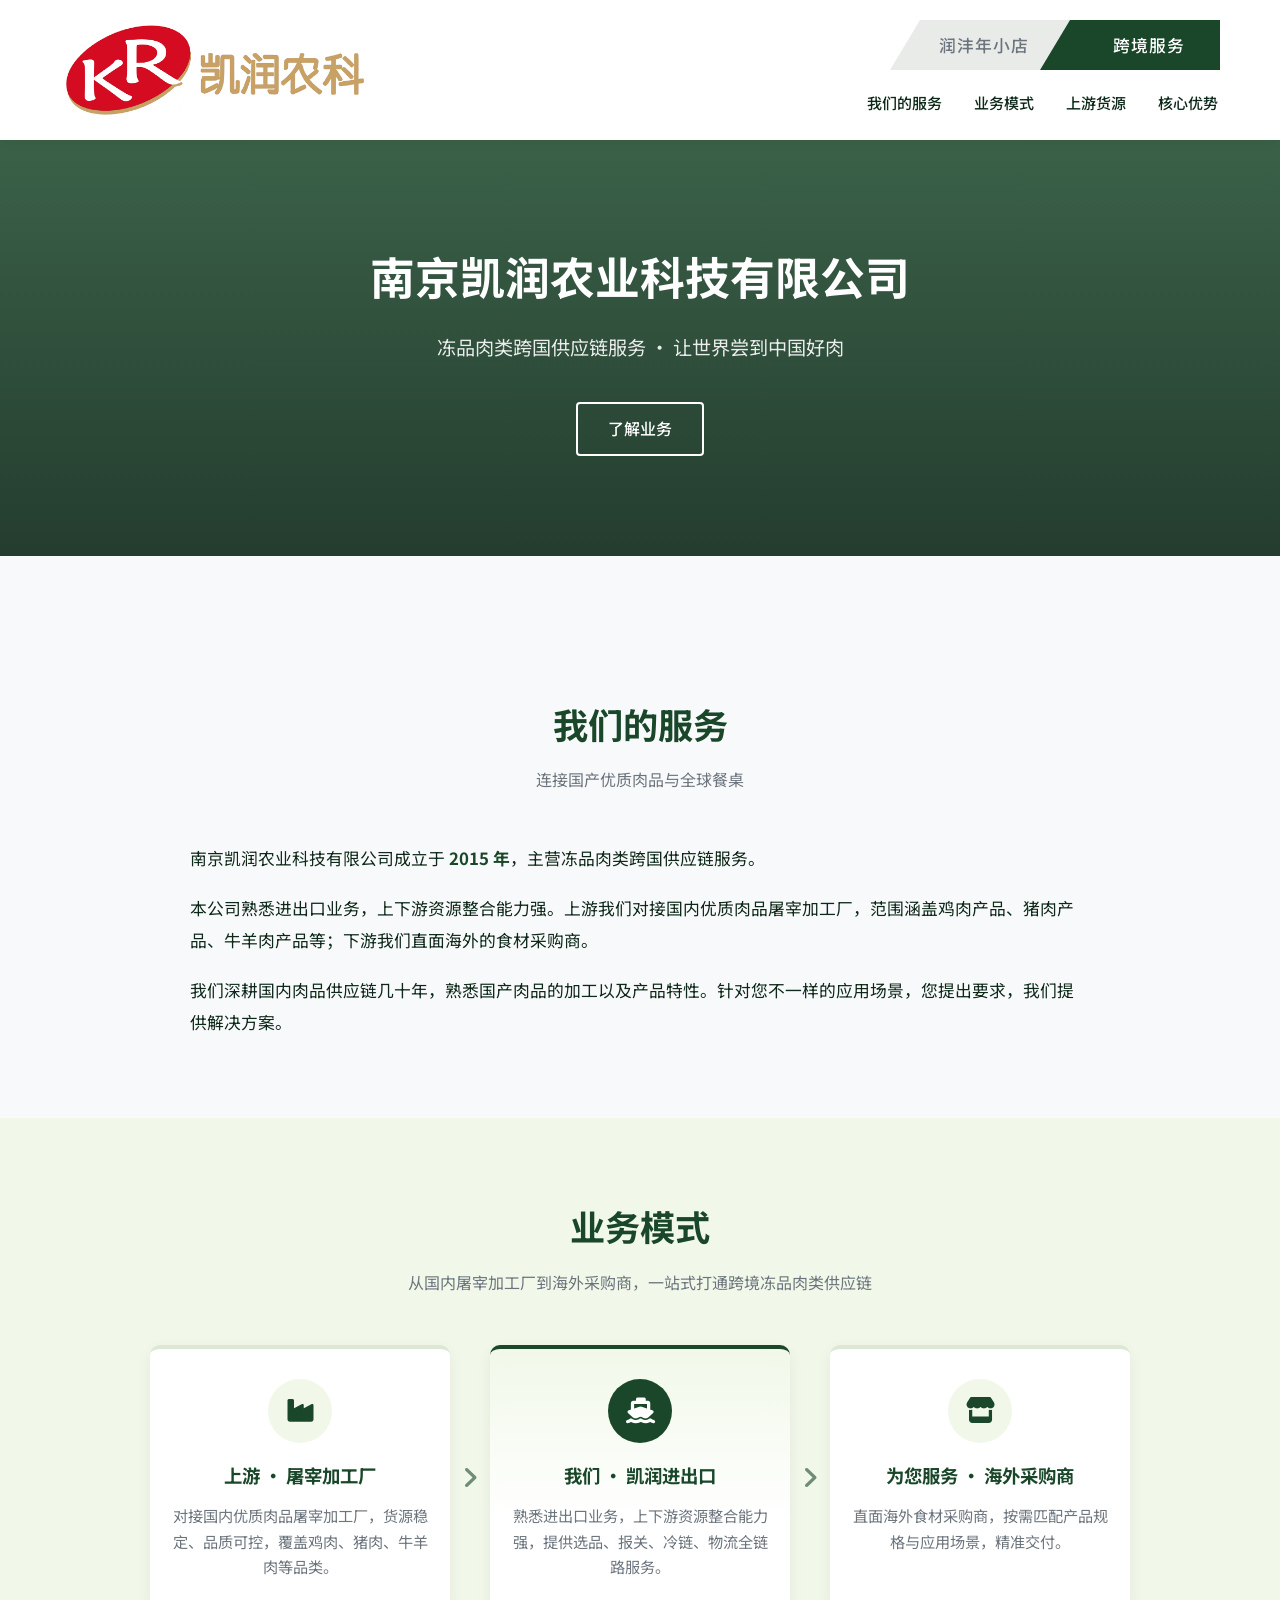
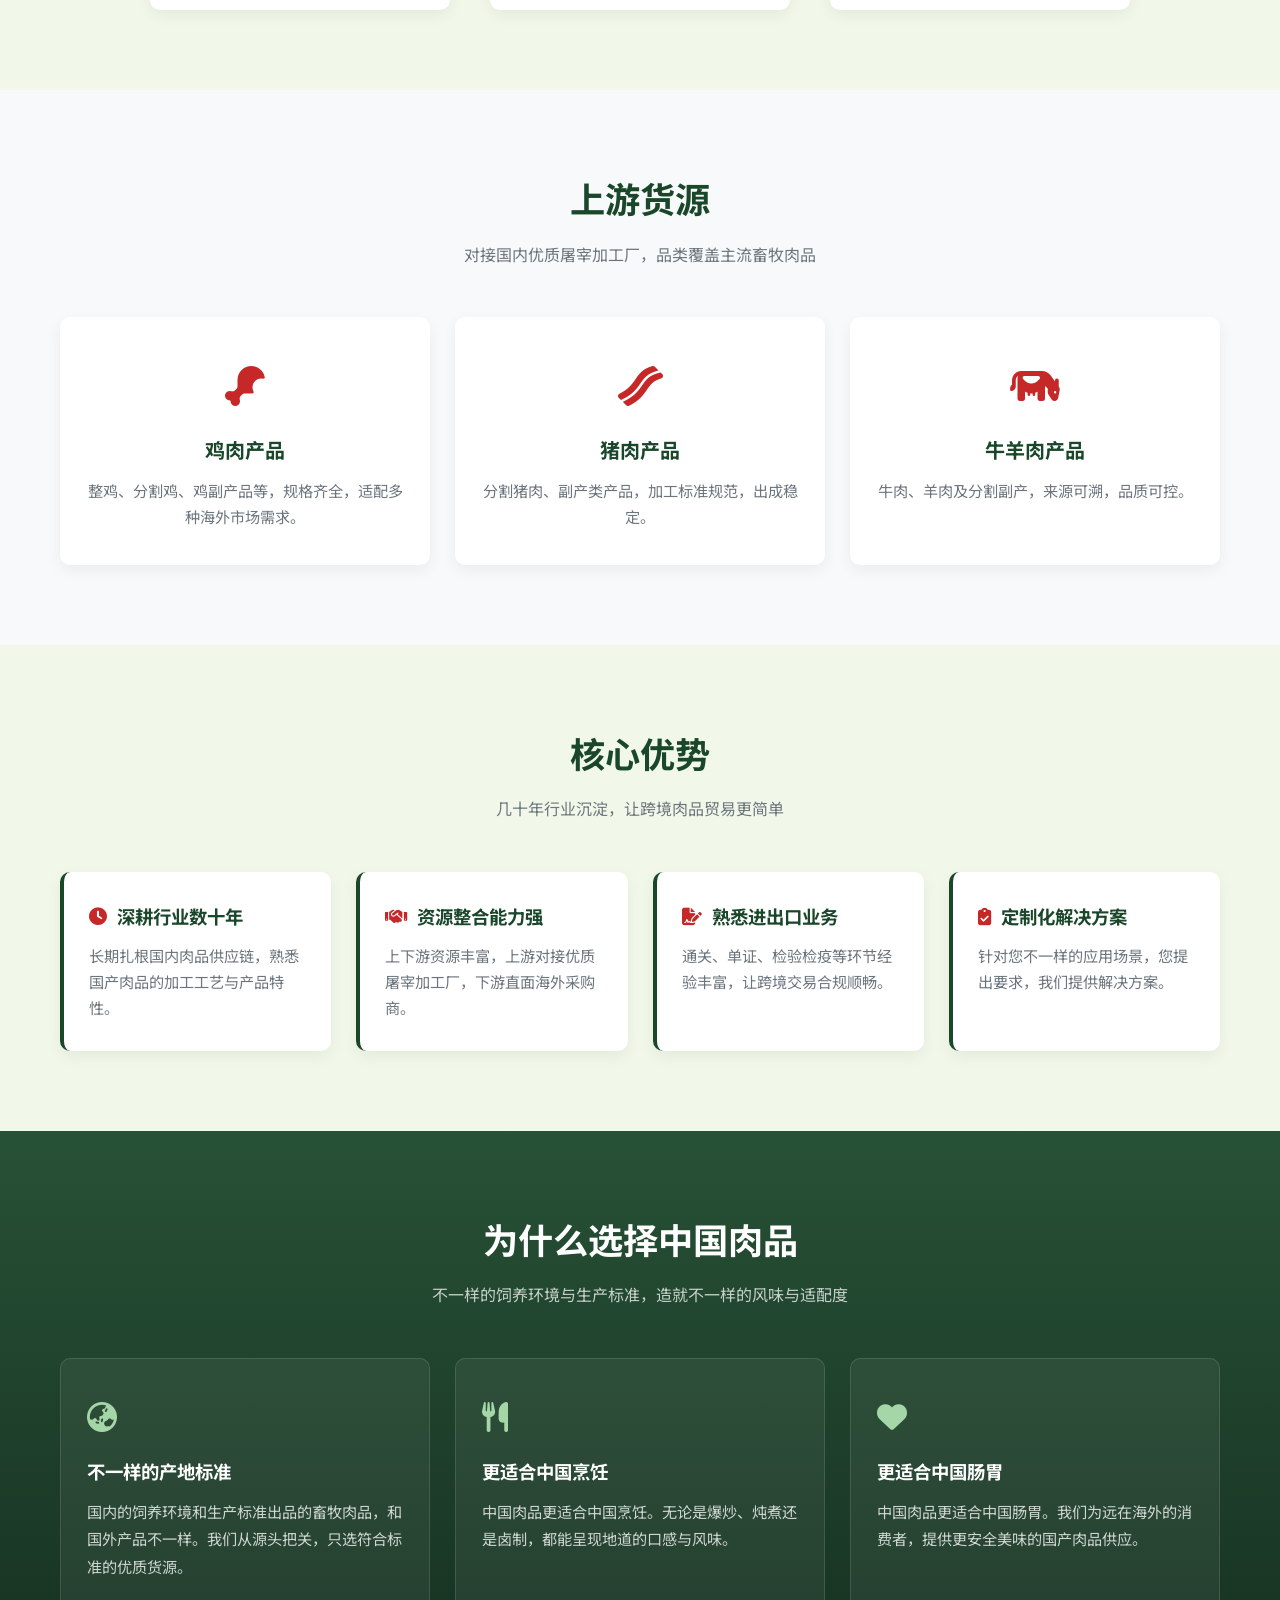
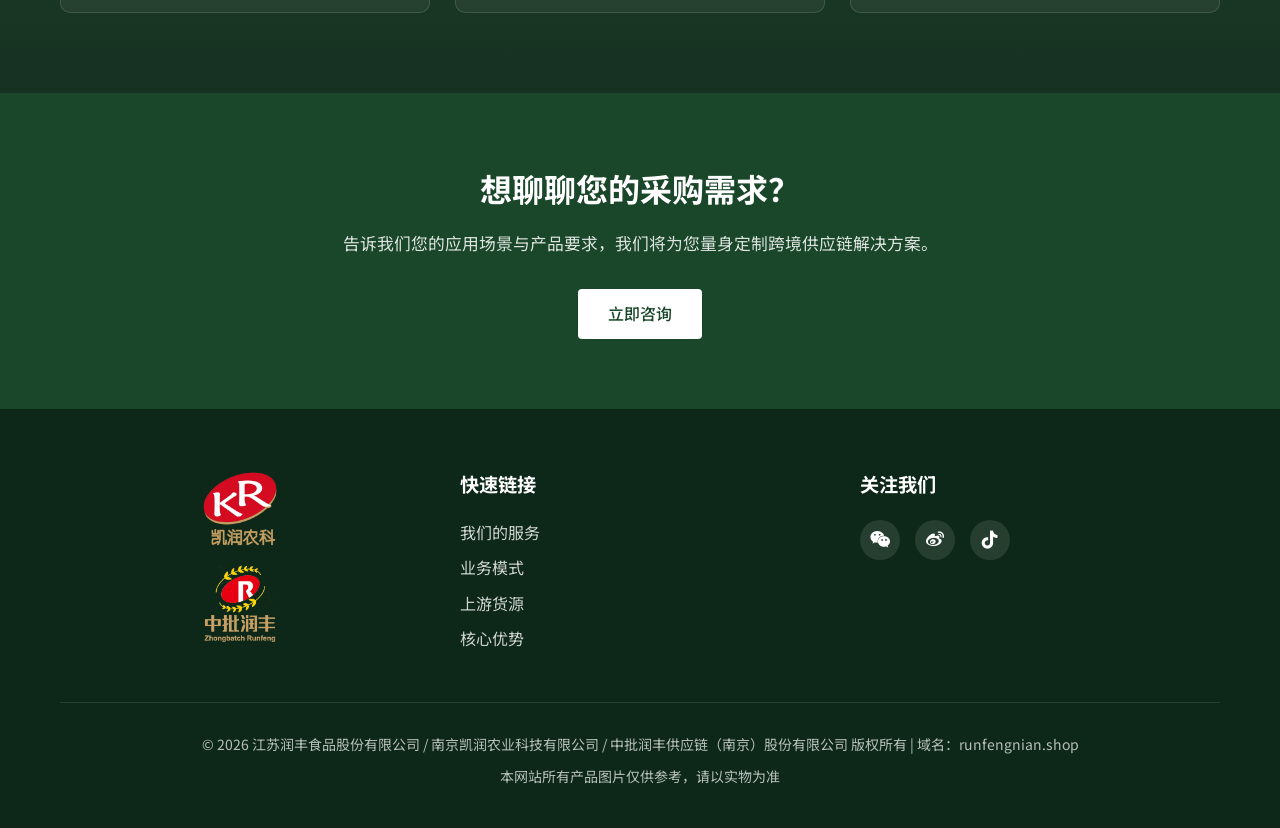
==== index.html @ 1d442922 "上传网站文件" ====
﻿<!DOCTYPE html>
<html lang="zh-CN">
<head>
    <meta charset="UTF-8">
    <meta name="viewport" content="width=device-width, initial-scale=1.0">
    <title>跨境供应链服务 - 南京凯润农业科技有限公司</title>
    <link rel="stylesheet" href="css/style.css">
    <link rel="stylesheet" href="https://cdnjs.cloudflare.com/ajax/libs/font-awesome/6.4.0/css/all.min.css">
    <link rel="preconnect" href="https://fonts.googleapis.com">
    <link rel="preconnect" href="https://fonts.gstatic.com" crossorigin>
    <link href="https://fonts.googleapis.com/css2?family=Noto+Sans+SC:wght@300;400;500;700&display=swap" rel="stylesheet">
    <link rel="icon" type="image/x-icon" href="favicon.ico">
</head>
<body>

    <!-- ========== 顶部导航 ========== -->
    <header class="header">
        <div class="header-inner">
            <!-- Logo：跨越上下两行导航 -->
            <a href="index.html" class="logo">
                <img src="images/kairun-lay.png" alt="南京凯润">
            </a>

            <!-- 汉堡按钮（仅移动端显示） -->
            <button class="mobile-menu-btn" aria-label="打开菜单">
                <i class="fas fa-bars"></i>
            </button>

            <!-- 导航容器：靠右，两行布局 -->
            <nav class="nav-wrapper">
                <!-- 上层：页面切换标签 -->
                <div class="top-nav">
                    <a href="product.html" class="top-nav-item">润沣年小店</a>
                    <a href="index.html" class="top-nav-item active">跨境服务</a>
                </div>
                <!-- 下层：页内锚点 -->
                <div class="sub-nav">
                    <ul class="nav-list">
                        <li><a href="#service">我们的服务</a></li>
                        <li><a href="#model">业务模式</a></li>
                        <li><a href="#source">上游货源</a></li>
                        <li><a href="#advantage">核心优势</a></li>
                    </ul>
                </div>
            </nav>
        </div>
    </header>

    <main class="main-content">

        <!-- ========== 首屏 ========== -->
        <section class="hero-section" id="home">
            <div class="container">
                <h1 class="hero-title">南京凯润农业科技有限公司</h1>
                <p class="hero-subtitle">冻品肉类跨国供应链服务 · 让世界尝到中国好肉</p>
                <div class="hero-cta">
                    <a href="#service" class="btn btn-outline">了解业务</a>
                </div>
            </div>
        </section>

        <!-- ========== 我们的服务 ========== -->
        <section class="page-section" id="service">
            <div class="container">
                <h2 class="section-title">我们的服务</h2>
                <p class="section-subtitle">连接国产优质肉品与全球餐桌</p>
                <div style="max-width: 900px; margin: 0 auto;">
                    <p style="font-size:1.05rem; line-height:1.9; color:var(--dark-color); margin-bottom:18px;">
                        南京凯润农业科技有限公司成立于 <strong style="color:var(--primary-color);">2015 年</strong>，主营冻品肉类跨国供应链服务。
                    </p>
                    <p style="font-size:1.05rem; line-height:1.9; color:var(--dark-color); margin-bottom:18px;">
                        本公司熟悉进出口业务，上下游资源整合能力强。上游我们对接国内优质肉品屠宰加工厂，范围涵盖鸡肉产品、猪肉产品、牛羊肉产品等；下游我们直面海外的食材采购商。
                    </p>
                    <p style="font-size:1.05rem; line-height:1.9; color:var(--dark-color);">
                        我们深耕国内肉品供应链几十年，熟悉国产肉品的加工以及产品特性。针对您不一样的应用场景，您提出要求，我们提供解决方案。
                    </p>
                </div>
            </div>
        </section>

        <!-- ========== 业务模式 ========== -->
        <section class="page-section alt-bg" id="model">
            <div class="container">
                <h2 class="section-title">业务模式</h2>
                <p class="section-subtitle">从国内屠宰加工厂到海外采购商，一站式打通跨境冻品肉类供应链</p>
                <div class="flow-grid">
                    <div class="flow-item">
                        <div class="flow-icon"><i class="fas fa-industry"></i></div>
                        <h3>上游 · 屠宰加工厂</h3>
                        <p>对接国内优质肉品屠宰加工厂，货源稳定、品质可控，覆盖鸡肉、猪肉、牛羊肉等品类。</p>
                    </div>
                    <div class="flow-arrow"><i class="fas fa-angle-right"></i></div>
                    <div class="flow-item flow-item-center">
                        <div class="flow-icon"><i class="fas fa-ship"></i></div>
                        <h3>我们 · 凯润进出口</h3>
                        <p>熟悉进出口业务，上下游资源整合能力强，提供选品、报关、冷链、物流全链路服务。</p>
                    </div>
                    <div class="flow-arrow"><i class="fas fa-angle-right"></i></div>
                    <div class="flow-item">
                        <div class="flow-icon"><i class="fas fa-store"></i></div>
                        <h3>为您服务 · 海外采购商</h3>
                        <p>直面海外食材采购商，按需匹配产品规格与应用场景，精准交付。</p>
                    </div>
                </div>
            </div>
        </section>

        <!-- ========== 上游货源 ========== -->
        <section class="page-section" id="source">
            <div class="container">
                <h2 class="section-title">上游货源</h2>
                <p class="section-subtitle">对接国内优质屠宰加工厂，品类覆盖主流畜牧肉品</p>
                <div class="range-grid">
                    <div class="range-card">
                        <div class="range-icon"><i class="fas fa-drumstick-bite"></i></div>
                        <h3>鸡肉产品</h3>
                        <p>整鸡、分割鸡、鸡副产品等，规格齐全，适配多种海外市场需求。</p>
                    </div>
                    <div class="range-card">
                        <div class="range-icon"><i class="fas fa-bacon"></i></div>
                        <h3>猪肉产品</h3>
                        <p>分割猪肉、副产类产品，加工标准规范，出成稳定。</p>
                    </div>
                    <div class="range-card">
                        <div class="range-icon"><i class="fas fa-cow"></i></div>
                        <h3>牛羊肉产品</h3>
                        <p>牛肉、羊肉及分割副产，来源可溯，品质可控。</p>
                    </div>
                </div>
            </div>
        </section>

        <!-- ========== 核心优势 ========== -->
        <section class="page-section alt-bg" id="advantage">
            <div class="container">
                <h2 class="section-title">核心优势</h2>
                <p class="section-subtitle">几十年行业沉淀，让跨境肉品贸易更简单</p>
                <div class="advantage-grid">
                    <div class="advantage-card">
                        <h3><i class="fas fa-clock"></i> 深耕行业数十年</h3>
                        <p>长期扎根国内肉品供应链，熟悉国产肉品的加工工艺与产品特性。</p>
                    </div>
                    <div class="advantage-card">
                        <h3><i class="fas fa-handshake"></i> 资源整合能力强</h3>
                        <p>上下游资源丰富，上游对接优质屠宰加工厂，下游直面海外采购商。</p>
                    </div>
                    <div class="advantage-card">
                        <h3><i class="fas fa-file-signature"></i> 熟悉进出口业务</h3>
                        <p>通关、单证、检验检疫等环节经验丰富，让跨境交易合规顺畅。</p>
                    </div>
                    <div class="advantage-card">
                        <h3><i class="fas fa-clipboard-check"></i> 定制化解决方案</h3>
                        <p>针对您不一样的应用场景，您提出要求，我们提供解决方案。</p>
                    </div>
                </div>
            </div>
        </section>

        <!-- ========== 为什么选择中国肉品 ========== -->
        <section class="reason-section">
            <div class="container">
                <h2 class="section-title">为什么选择中国肉品</h2>
                <p class="section-subtitle">不一样的饲养环境与生产标准，造就不一样的风味与适配度</p>
                <div class="reason-grid">
                    <div class="reason-card">
                        <div class="reason-icon"><i class="fas fa-globe-asia"></i></div>
                        <h3>不一样的产地标准</h3>
                        <p>国内的饲养环境和生产标准出品的畜牧肉品，和国外产品不一样。我们从源头把关，只选符合标准的优质货源。</p>
                    </div>
                    <div class="reason-card">
                        <div class="reason-icon"><i class="fas fa-utensils"></i></div>
                        <h3>更适合中国烹饪</h3>
                        <p>中国肉品更适合中国烹饪。无论是爆炒、炖煮还是卤制，都能呈现地道的口感与风味。</p>
                    </div>
                    <div class="reason-card">
                        <div class="reason-icon"><i class="fas fa-heart"></i></div>
                        <h3>更适合中国肠胃</h3>
                        <p>中国肉品更适合中国肠胃。我们为远在海外的消费者，提供更安全美味的国产肉品供应。</p>
                    </div>
                </div>
            </div>
        </section>

        <!-- ========== 行动区 ========== -->
        <section class="cta-section">
            <div class="container">
                <h2>想聊聊您的采购需求？</h2>
                <p>告诉我们您的应用场景与产品要求，我们将为您量身定制跨境供应链解决方案。</p>
                <a href="product.html#contact" class="btn">立即咨询</a>
            </div>
        </section>

    </main>

    <!-- ========== 页脚 ========== -->
    <footer class="footer">
        <div class="container">
            <div class="footer-content">
                <div class="footer-logo">
                    <div class="logo-rectangle">
                        <img src="images/kairun-large.png" alt="南京凯润">
                    </div>
                    <div class="logo-rectangle">
                        <img src="images/ZPRF-large.png" alt="中批润丰">
                    </div>
                </div>
                <div class="footer-links">
                    <h4>快速链接</h4>
                    <ul>
                        <li><a href="#service">我们的服务</a></li>
                        <li><a href="#model">业务模式</a></li>
                        <li><a href="#source">上游货源</a></li>
                        <li><a href="#advantage">核心优势</a></li>
                    </ul>
                </div>
                <div class="footer-social">
                    <h4>关注我们</h4>
                    <div class="social-icons">
                        <a href="#"><i class="fab fa-weixin"></i></a>
                        <a href="#"><i class="fab fa-weibo"></i></a>
                        <a href="#"><i class="fab fa-tiktok"></i></a>
                    </div>
                </div>
            </div>
            <div class="footer-bottom">
                <p>&copy; 2026 江苏润丰食品股份有限公司 / 南京凯润农业科技有限公司 / 中批润丰供应链（南京）股份有限公司 版权所有 | 域名：runfengnian.shop</p>
                <p>本网站所有产品图片仅供参考，请以实物为准</p>
            </div>
        </div>
    </footer>

    <script src="js/script.js"></script>
</body>
</html>
---- css/style.css ----
﻿/* ========== 基础重置 ========== */
* {
    margin: 0;
    padding: 0;
    box-sizing: border-box;
}

html {
    scroll-behavior: smooth;
}

body {
    font-family: 'Noto Sans SC', sans-serif;
    line-height: 1.6;
    color: #333;
    background-color: #f8f9fa;
}

img {
    max-width: 100%;
    display: block;
}

.container {
    width: 100%;
    max-width: 1200px;
    margin: 0 auto;
    padding: 0 20px;
}

/* ========== 颜色变量 ========== */
:root {
    --primary-color: #1a472a;   /* 墨绿色 */
    --secondary-color: #c62828; /* 红色 */
    --light-color: #f1f8e9;
    --dark-color: #0d2818;
    --gray-color: #6c757d;
    --white-color: #ffffff;
}

/* ========== 顶部导航（Logo 跨双行 + 导航靠右） ========== */
.header {
    position: sticky;
    top: 0;
    z-index: 1000;
    background-color: var(--white-color);
    box-shadow: 0 2px 12px rgba(0, 0, 0, 0.08);
}

.header-inner {
    max-width: 1200px;
    margin: 0 auto;
    padding: 0 20px;
    display: flex;
    align-items: center;
    justify-content: space-between;
    gap: 30px;
    position: relative;
    min-height: 130px;
}

/* --- Logo：跨越两行导航的高度，透明底色 --- */
.logo {
    display: flex;
    align-items: center;
    flex-shrink: 0;
    padding: 10px 0;
    text-decoration: none;
}

.logo img {
    height: 100px;
    width: auto;
    background-color: transparent;
    padding: 0;
    transition: height 0.3s ease;
}

/* --- 导航容器：靠右，纵向排列上下两行 --- */
.nav-wrapper {
    flex: 1;
    display: flex;
    flex-direction: column;
    align-items: flex-end;
    gap: 16px;
    padding: 20px 0;
}

/* ============================================================
   上层：刀片形直角梯形标签
   ============================================================ */
.top-nav {
    display: flex;
    gap: 0;
}

.top-nav-item {
    display: inline-flex;
    align-items: center;
    justify-content: center;
    width: 180px;
    height: 50px;
    font-size: 1.05rem;
    font-weight: 500;
    letter-spacing: 1px;
    color: var(--gray-color);
    text-decoration: none;
    white-space: nowrap;
    background-color: #e8ebe8;
    transition: background-color 0.3s ease, color 0.3s ease;
    -webkit-font-smoothing: antialiased;
}

/* 快销产品（左）：平行四边形 */
.top-nav-item:first-child {
    clip-path: polygon(30px 0, 100% 0, calc(100% - 30px) 100%, 0 100%);
    padding-left: 8px;
}

/* 跨境服务（右）：直角梯形，与左侧标签无缝拼接 */
.top-nav-item:last-child {
    clip-path: polygon(30px 0, 100% 0, 100% 100%, 0 100%);
    margin-left: -30px;
    padding-left: 38px;
}

.top-nav-item:hover {
    color: var(--primary-color);
    background-color: #d5ddd3;
}

.top-nav-item.active {
    color: #fff;
    background-color: var(--primary-color);
}

/* --- 下层：页内锚点导航 --- */
.sub-nav {
    display: flex;
    justify-content: flex-end;
}

.nav-list {
    display: flex;
    gap: 28px;
    list-style: none;
    padding: 0;
    margin: 0;
}

.nav-list a {
    display: inline-block;
    color: var(--dark-color);
    font-size: 15px;
    font-weight: 500;
    text-decoration: none;
    padding: 5px 2px;
    position: relative;
    transition: color 0.3s;
}

.nav-list a::after {
    content: '';
    position: absolute;
    bottom: 0;
    left: 50%;
    width: 0;
    height: 2px;
    background-color: var(--primary-color);
    transition: all 0.3s ease;
    transform: translateX(-50%);
}

.nav-list a:hover {
    color: var(--primary-color);
}

.nav-list a:hover::after {
    width: 100%;
}

/* --- 移动端汉堡按钮 --- */
.mobile-menu-btn {
    display: none;
    background: none;
    border: 2px solid var(--primary-color);
    color: var(--primary-color);
    font-size: 20px;
    width: 44px;
    height: 44px;
    border-radius: 8px;
    cursor: pointer;
    align-items: center;
    justify-content: center;
    transition: all 0.3s;
    flex-shrink: 0;
}

.mobile-menu-btn:hover {
    background-color: var(--primary-color);
    color: #fff;
}

/* ========== 按钮 ========== */
.btn {
    display: inline-block;
    padding: 12px 30px;
    background-color: var(--primary-color);
    color: #fff;
    border: none;
    border-radius: 4px;
    font-size: 16px;
    font-weight: 500;
    cursor: pointer;
    text-decoration: none;
    transition: all 0.3s ease;
    font-family: inherit;
}

.btn:hover {
    background-color: var(--dark-color);
    transform: translateY(-2px);
}

.btn-outline {
    background-color: transparent;
    border: 2px solid #fff;
    color: #fff;
}

.btn-outline:hover {
    background-color: #fff;
    color: var(--primary-color);
}

/* ========== 首屏标语 ========== */
.hero-section {
    background: linear-gradient(rgba(26, 71, 42, 0.85), rgba(13, 40, 24, 0.9));
    background-size: cover;
    background-position: center;
    color: #fff;
    padding: 100px 0;
    text-align: center;
    margin-bottom: 60px;
}

.hero-title {
    font-size: 2.8rem;
    margin-bottom: 20px;
    font-weight: 700;
}

.hero-subtitle {
    font-size: 1.2rem;
    margin-bottom: 40px;
    opacity: 0.9;
    max-width: 600px;
    margin-left: auto;
    margin-right: auto;
}

.hero-cta {
    display: flex;
    gap: 20px;
    justify-content: center;
    flex-wrap: wrap;
}

/* ========== 通用板块 ========== */
.section-title {
    text-align: center;
    font-size: 2.2rem;
    color: var(--primary-color);
    margin-bottom: 15px;
    font-weight: 700;
}

.section-subtitle {
    text-align: center;
    color: var(--gray-color);
    margin-bottom: 50px;
    max-width: 700px;
    margin-left: auto;
    margin-right: auto;
}

.page-section {
    padding: 80px 0;
}

.page-section.alt-bg {
    background-color: var(--light-color);
}

/* ========== 产品展示（快销产品页） ========== */
.products-section {
    padding-bottom: 80px;
}

.products-grid {
    display: grid;
    grid-template-columns: repeat(auto-fit, minmax(350px, 1fr));
    gap: 40px;
}

.product-card {
    background-color: var(--white-color);
    border-radius: 10px;
    overflow: hidden;
    box-shadow: 0 5px 15px rgba(0, 0, 0, 0.08);
    transition: transform 0.3s ease;
}

.product-card:hover {
    transform: translateY(-10px);
}

/* 图片区域：正方形（高度 = 宽度） */
.product-img {
    position: relative;
    width: 100%;
    aspect-ratio: 1 / 1; /* 高度等于宽度 */
    overflow: hidden;
    background-color: #f4f6f4;
}

.product-image {
    width: 100%;
    height: 100%;
    object-fit: cover;
    display: block;
}

.product-label {
    position: absolute;
    top: 20px;
    right: 0;
    background-color: var(--secondary-color);
    color: #fff;
    padding: 8px 15px;
    font-weight: 500;
    border-radius: 4px 0 0 4px;
}

.product-content {
    padding: 25px;
}

.product-title {
    font-size: 1.8rem;
    color: var(--primary-color);
    margin-bottom: 15px;
}

.product-spec {
    display: flex;
    align-items: center;
    margin-bottom: 20px;
    padding-bottom: 15px;
    border-bottom: 1px solid #eee;
}

.spec-label {
    font-weight: 600;
    color: var(--dark-color);
}

.spec-value {
    color: var(--gray-color);
    margin-left: 5px;
}

.product-features h4,
.product-process h4 {
    color: var(--primary-color);
    margin-bottom: 10px;
    font-size: 1.1rem;
}

.product-features ul {
    list-style: none;
    margin-bottom: 20px;
}

.product-features li {
    padding: 5px 0;
    color: var(--gray-color);
    position: relative;
    padding-left: 20px;
}

.product-features li::before {
    content: '✓';
    position: absolute;
    left: 0;
    color: var(--primary-color);
    font-weight: bold;
}

.product-process p {
    color: var(--gray-color);
    margin-bottom: 20px;
}

.product-tags {
    display: flex;
    flex-wrap: wrap;
    gap: 10px;
}

.tag {
    background-color: var(--light-color);
    color: var(--primary-color);
    padding: 5px 12px;
    border-radius: 20px;
    font-size: 14px;
}

/* ========== 公司介绍 ========== */
.about-section {
    background-color: var(--light-color);
    padding: 80px 0;
}

.about-content {
    display: grid;
    grid-template-columns: 2fr 1fr;
    gap: 50px;
    align-items: center;
}

.about-text p {
    margin-bottom: 20px;
    color: var(--dark-color);
    font-size: 1.05rem;
    line-height: 1.8;
}

.about-image {
    display: flex;
    justify-content: center;
}

.about-logo {
    text-align: center;
}

/* Logo 长方形容器（透明底色） */
.logo-rectangle {
    width: 200px;
    height: 80px;
    margin: 0 auto 15px;
    background-color: transparent;
    padding: 0;
    display: flex;
    align-items: center;
    justify-content: center;
}

.logo-rectangle img {
    width: 100%;
    height: 100%;
    object-fit: contain;
    background-color: transparent;
}

.logo-description {
    color: var(--primary-color);
    font-size: 1.2rem;
    font-weight: 500;
}

/* ========== 烹调指导 ========== */
.cooking-section {
    padding: 80px 0;
}

.cooking-grid {
    display: grid;
    grid-template-columns: repeat(auto-fit, minmax(300px, 1fr));
    gap: 30px;
}

.cooking-card {
    background-color: var(--white-color);
    padding: 30px;
    border-radius: 10px;
    box-shadow: 0 5px 15px rgba(0, 0, 0, 0.05);
    text-align: center;
}

.cooking-icon {
    width: 70px;
    height: 70px;
    background-color: var(--light-color);
    color: var(--primary-color);
    border-radius: 50%;
    display: flex;
    align-items: center;
    justify-content: center;
    margin: 0 auto 20px;
    font-size: 30px;
}

.cooking-card h3 {
    color: var(--primary-color);
    margin-bottom: 20px;
    font-size: 1.4rem;
}

.cooking-steps,
.cooking-tips {
    text-align: left;
    list-style-position: inside;
    color: var(--gray-color);
}

.cooking-steps li,
.cooking-tips li {
    margin-bottom: 10px;
    padding-left: 10px;
}

/* ========== 联系方式 ========== */
.contact-section {
    padding: 80px 0;
    background-color: var(--light-color);
}

.contact-content {
    display: grid;
    grid-template-columns: 1fr 1fr;
    gap: 50px;
}

.contact-info {
    display: flex;
    flex-direction: column;
    gap: 25px;
}

.contact-item {
    display: flex;
    gap: 20px;
    align-items: flex-start;
}

.contact-icon {
    width: 50px;
    height: 50px;
    background-color: var(--primary-color);
    color: #fff;
    border-radius: 50%;
    display: flex;
    align-items: center;
    justify-content: center;
    font-size: 20px;
    flex-shrink: 0;
}

.contact-details h4 {
    color: var(--primary-color);
    margin-bottom: 5px;
}

.contact-details p {
    color: var(--gray-color);
}

.contact-form {
    background-color: var(--white-color);
    padding: 30px;
    border-radius: 10px;
    box-shadow: 0 5px 15px rgba(0, 0, 0, 0.08);
}

.contact-form h3 {
    color: var(--primary-color);
    margin-bottom: 25px;
    font-size: 1.5rem;
}

.form-group {
    margin-bottom: 20px;
}

.form-group input,
.form-group textarea {
    width: 100%;
    padding: 12px 15px;
    border: 1px solid #ddd;
    border-radius: 4px;
    font-family: inherit;
    font-size: 16px;
    resize: vertical;
}

.form-group input:focus,
.form-group textarea:focus {
    outline: none;
    border-color: var(--primary-color);
}

/* ========== 页脚 ========== */
.footer {
    background-color: var(--dark-color);
    color: #fff;
    padding: 60px 0 30px;
}

.footer-content {
    display: grid;
    grid-template-columns: repeat(auto-fit, minmax(250px, 1fr));
    gap: 40px;
    margin-bottom: 40px;
}

.footer-logo {
    text-align: center;
}

.footer-logo .logo-rectangle {
    width: 200px;
    height: 80px;
    margin-bottom: 15px;
    background-color: transparent;
    padding: 0;
}

.footer-logo .logo-rectangle img {
    background-color: transparent;
}

.footer-logo .logo-description {
    color: #fff;
    opacity: 0.8;
}

.footer-links h4,
.footer-social h4 {
    font-size: 1.2rem;
    margin-bottom: 20px;
    color: #fff;
}

.footer-links ul {
    list-style: none;
}

.footer-links li {
    margin-bottom: 10px;
}

.footer-links a {
    color: rgba(255, 255, 255, 0.8);
    text-decoration: none;
    transition: color 0.3s;
}

.footer-links a:hover {
    color: #fff;
}

.social-icons {
    display: flex;
    gap: 15px;
}

.social-icons a {
    display: inline-flex;
    align-items: center;
    justify-content: center;
    width: 40px;
    height: 40px;
    background-color: rgba(255, 255, 255, 0.1);
    color: #fff;
    border-radius: 50%;
    font-size: 18px;
    transition: all 0.3s;
    text-decoration: none;
}

.social-icons a:hover {
    background-color: var(--primary-color);
    transform: translateY(-3px);
}

.footer-bottom {
    text-align: center;
    padding-top: 30px;
    border-top: 1px solid rgba(255, 255, 255, 0.1);
    color: rgba(255, 255, 255, 0.7);
    font-size: 14px;
}

.footer-bottom p {
    margin-bottom: 10px;
}

/* ========== 跨境服务页 - 供应链链路 ========== */
.flow-grid {
    display: flex;
    align-items: stretch;
    justify-content: center;
    gap: 12px;
    flex-wrap: wrap;
    margin-top: 40px;
}

.flow-item {
    flex: 1 1 240px;
    max-width: 300px;
    background: var(--white-color);
    border-radius: 10px;
    padding: 30px 22px;
    box-shadow: 0 5px 15px rgba(0, 0, 0, 0.06);
    text-align: center;
    border-top: 4px solid #dce8d6;
    transition: transform 0.3s ease, box-shadow 0.3s ease;
}

.flow-item:hover {
    transform: translateY(-6px);
    box-shadow: 0 12px 25px rgba(0, 0, 0, 0.1);
}

.flow-item-center {
    border-top-color: var(--primary-color);
    background: linear-gradient(180deg, #f1f8e9 0%, #ffffff 65%);
}

.flow-icon {
    width: 64px;
    height: 64px;
    border-radius: 50%;
    background-color: var(--light-color);
    color: var(--primary-color);
    display: flex;
    align-items: center;
    justify-content: center;
    font-size: 26px;
    margin: 0 auto 18px;
}

.flow-item-center .flow-icon {
    background-color: var(--primary-color);
    color: #fff;
}

.flow-item h3 {
    color: var(--primary-color);
    font-size: 1.15rem;
    margin-bottom: 12px;
}

.flow-item p {
    color: var(--gray-color);
    font-size: 0.95rem;
    line-height: 1.7;
}

.flow-arrow {
    display: flex;
    align-items: center;
    color: var(--primary-color);
    font-size: 26px;
    opacity: 0.6;
}

/* ========== 跨境服务页 - 上游货源 ========== */
.range-grid {
    display: grid;
    grid-template-columns: repeat(auto-fit, minmax(220px, 1fr));
    gap: 25px;
    margin-top: 40px;
}

.range-card {
    background: var(--white-color);
    border-radius: 10px;
    padding: 35px 25px;
    text-align: center;
    box-shadow: 0 5px 15px rgba(0, 0, 0, 0.06);
    transition: transform 0.3s ease;
}

.range-card:hover {
    transform: translateY(-6px);
}

.range-card .range-icon {
    font-size: 40px;
    color: var(--secondary-color);
    margin-bottom: 18px;
}

.range-card h3 {
    color: var(--primary-color);
    font-size: 1.25rem;
    margin-bottom: 12px;
}

.range-card p {
    color: var(--gray-color);
    font-size: 0.95rem;
    line-height: 1.7;
}

/* ========== 跨境服务页 - 核心优势 ========== */
.advantage-grid {
    display: grid;
    grid-template-columns: repeat(auto-fit, minmax(240px, 1fr));
    gap: 25px;
    margin-top: 40px;
}

.advantage-card {
    background: var(--white-color);
    border-radius: 10px;
    padding: 30px 25px;
    box-shadow: 0 5px 15px rgba(0, 0, 0, 0.06);
    border-left: 4px solid var(--primary-color);
}

.advantage-card h3 {
    color: var(--primary-color);
    font-size: 1.15rem;
    margin-bottom: 12px;
    display: flex;
    align-items: center;
    gap: 10px;
}

.advantage-card h3 i {
    color: var(--secondary-color);
    font-size: 1.1rem;
}

.advantage-card p {
    color: var(--gray-color);
    font-size: 0.95rem;
    line-height: 1.7;
}

/* ========== 跨境服务页 - 中国肉品优势 ========== */
.reason-section {
    background: linear-gradient(rgba(26, 71, 42, 0.94), rgba(13, 40, 24, 0.96));
    color: #fff;
    padding: 80px 0;
}

.reason-section .section-title {
    color: #fff;
}

.reason-section .section-subtitle {
    color: rgba(255, 255, 255, 0.75);
}

.reason-grid {
    display: grid;
    grid-template-columns: repeat(auto-fit, minmax(260px, 1fr));
    gap: 25px;
    margin-top: 45px;
}

.reason-card {
    background: rgba(255, 255, 255, 0.06);
    border: 1px solid rgba(255, 255, 255, 0.12);
    border-radius: 10px;
    padding: 32px 26px;
    transition: background 0.3s ease, transform 0.3s ease;
}

.reason-card:hover {
    background: rgba(255, 255, 255, 0.1);
    transform: translateY(-6px);
}

.reason-card .reason-icon {
    font-size: 30px;
    color: #a5d6a7;
    margin-bottom: 18px;
}

.reason-card h3 {
    font-size: 1.15rem;
    margin-bottom: 12px;
    color: #fff;
}

.reason-card p {
    color: rgba(255, 255, 255, 0.78);
    font-size: 0.95rem;
    line-height: 1.8;
}

/* ========== 跨境服务页 - 行动区 ========== */
.cta-section {
    background-color: var(--primary-color);
    color: #fff;
    text-align: center;
    padding: 70px 0;
}

.cta-section h2 {
    font-size: 2rem;
    margin-bottom: 16px;
    font-weight: 700;
}

.cta-section p {
    font-size: 1.05rem;
    opacity: 0.85;
    margin-bottom: 32px;
    max-width: 640px;
    margin-left: auto;
    margin-right: auto;
}

.cta-section .btn {
    background-color: #fff;
    color: var(--primary-color);
}

.cta-section .btn:hover {
    background-color: var(--light-color);
    color: var(--dark-color);
}

/* ========== 响应式 ========== */
@media (max-width: 992px) {
    .hero-title {
        font-size: 2.2rem;
    }
    .about-content {
        grid-template-columns: 1fr;
        gap: 30px;
    }
    .contact-content {
        grid-template-columns: 1fr;
        gap: 30px;
    }
}

@media (max-width: 900px) {
    .flow-arrow {
        transform: rotate(90deg);
        width: 100%;
        justify-content: center;
        height: 30px;
    }
    .flow-item {
        max-width: 100%;
    }
}

@media (max-width: 820px) {
    /* 顶部导航切换为移动端模式 */
    .header-inner {
        min-height: 74px;
        padding: 10px 20px;
        gap: 15px;
    }

    .logo img {
        height: 52px;
    }

    .mobile-menu-btn {
        display: flex;
    }

    .nav-wrapper {
        display: none;
        position: absolute;
        top: 100%;
        left: 0;
        width: 100%;
        background-color: var(--white-color);
        flex-direction: column;
        align-items: stretch;
        gap: 18px;
        padding: 24px 20px;
        box-shadow: 0 8px 20px rgba(0, 0, 0, 0.12);
        border-top: 1px solid #eee;
    }

    .nav-wrapper.active {
        display: flex;
    }

    /* 移动端刀片标签 */
    .top-nav {
        flex-direction: row;
        justify-content: center;
        gap: 0;
    }

    .top-nav-item {
        width: 130px;
        height: 44px;
        font-size: 0.98rem;
        letter-spacing: 0;
    }

    .top-nav-item:first-child {
        clip-path: polygon(22px 0, 100% 0, calc(100% - 22px) 100%, 0 100%);
        padding-left: 6px;
    }

    .top-nav-item:last-child {
        clip-path: polygon(22px 0, 100% 0, 100% 100%, 0 100%);
        margin-left: -22px;
        padding-left: 28px;
    }

    /* 移动端下层导航 */
    .sub-nav {
        justify-content: flex-start;
    }

    .nav-list {
        flex-direction: column;
        gap: 14px;
        align-items: flex-start;
    }

    .nav-list a {
        font-size: 16px;
        padding: 6px 0;
    }
}

@media (max-width: 768px) {
    .hero-title {
        font-size: 1.8rem;
    }

    .hero-cta {
        flex-direction: column;
        align-items: center;
    }

    .products-grid,
    .cooking-grid {
        grid-template-columns: 1fr;
    }

    .section-title {
        font-size: 1.8rem;
    }

    .page-section {
        padding: 55px 0;
    }

    .footer-content {
        grid-template-columns: 1fr;
        text-align: center;
    }

    .social-icons {
        justify-content: center;
    }

    .cta-section h2 {
        font-size: 1.5rem;
    }

    .reason-section {
        padding: 60px 0;
    }

    .logo-rectangle {
        width: 160px;
        height: 64px;
    }

    .footer-logo .logo-rectangle {
        width: 120px;
        height: 48px;
    }
}

@media (max-width: 480px) {
    .hero-section {
        padding: 70px 0;
    }

    .hero-title {
        font-size: 1.5rem;
    }

    .hero-subtitle {
        font-size: 1rem;
    }

    .section-title {
        font-size: 1.6rem;
    }

    .product-card {
        margin: 0 5px;
    }

    /* 小屏刀片标签收缩 */
    .top-nav-item {
        width: 110px;
        height: 40px;
        font-size: 0.9rem;
    }

    .top-nav-item:first-child {
        clip-path: polygon(20px 0, 100% 0, calc(100% - 20px) 100%, 0 100%);
        padding-left: 4px;
    }

    .top-nav-item:last-child {
        clip-path: polygon(20px 0, 100% 0, 100% 100%, 0 100%);
        margin-left: -20px;
        padding-left: 24px;
    }
}
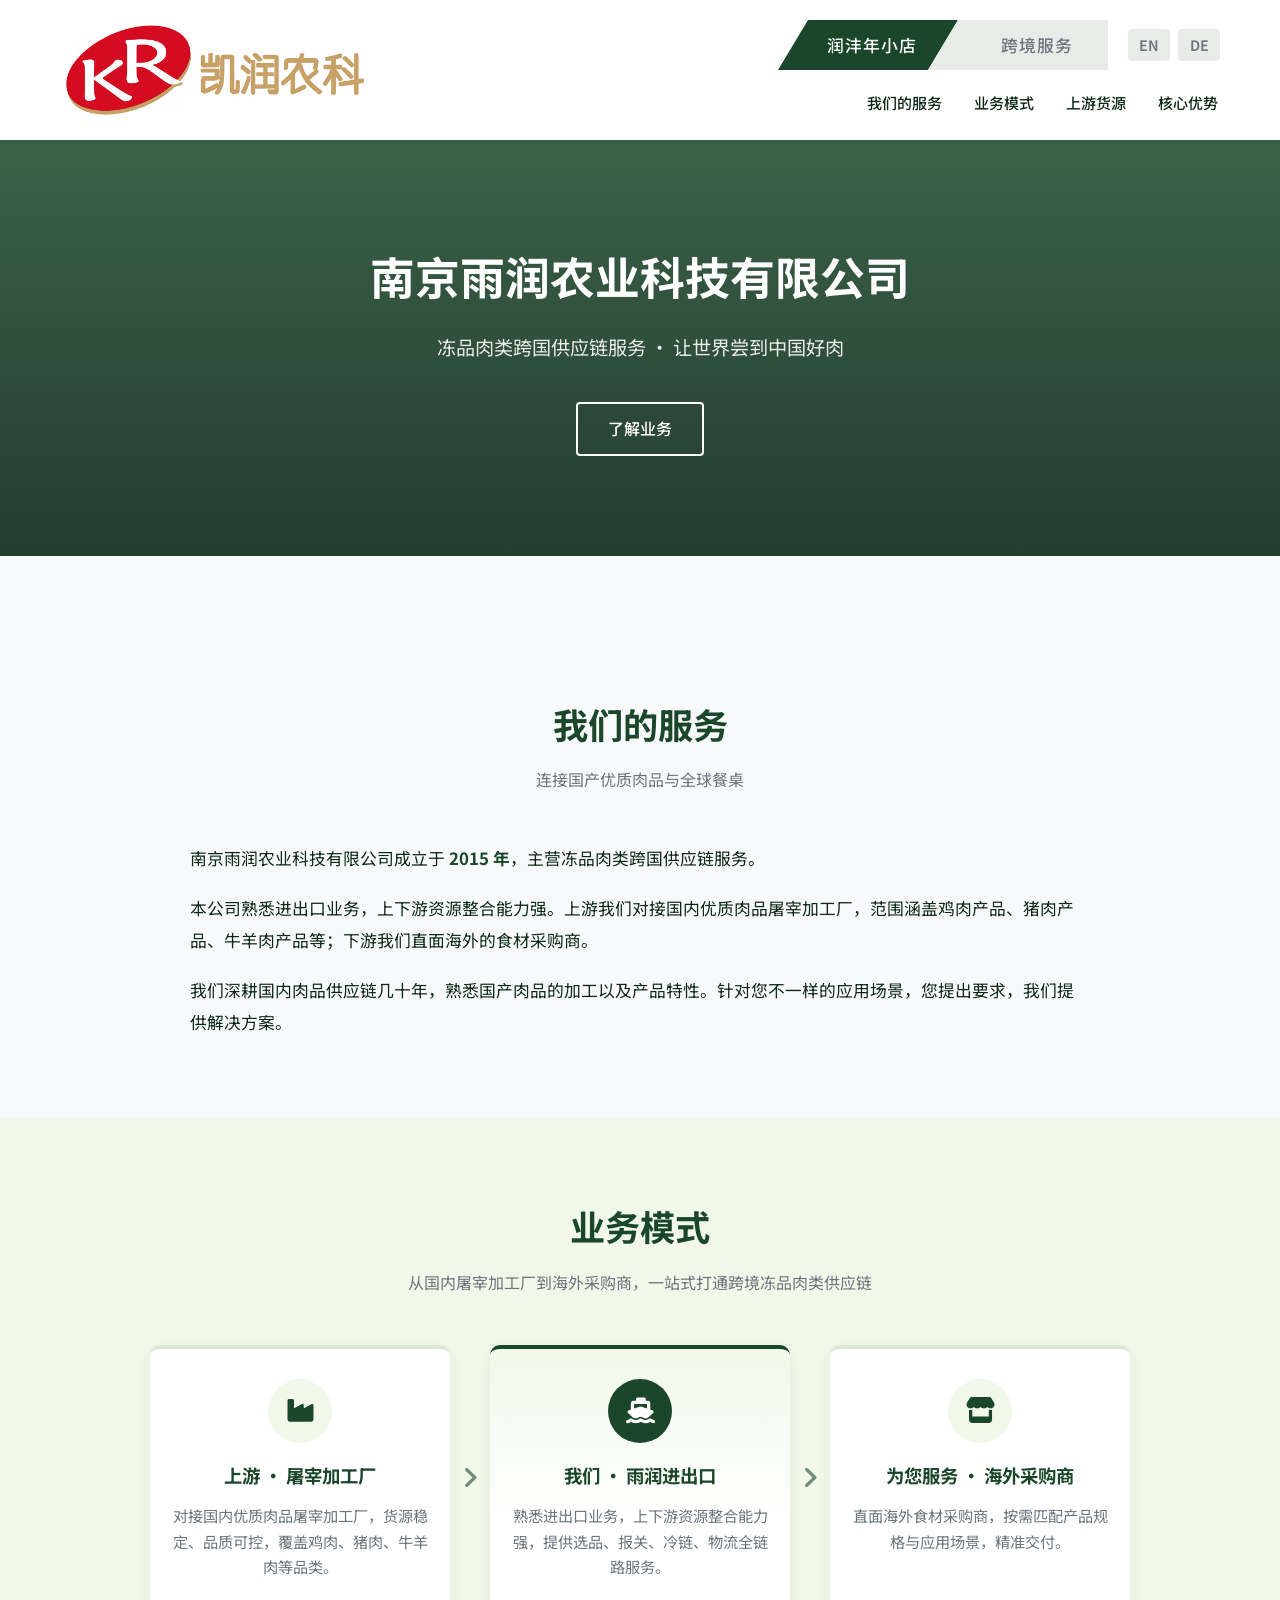
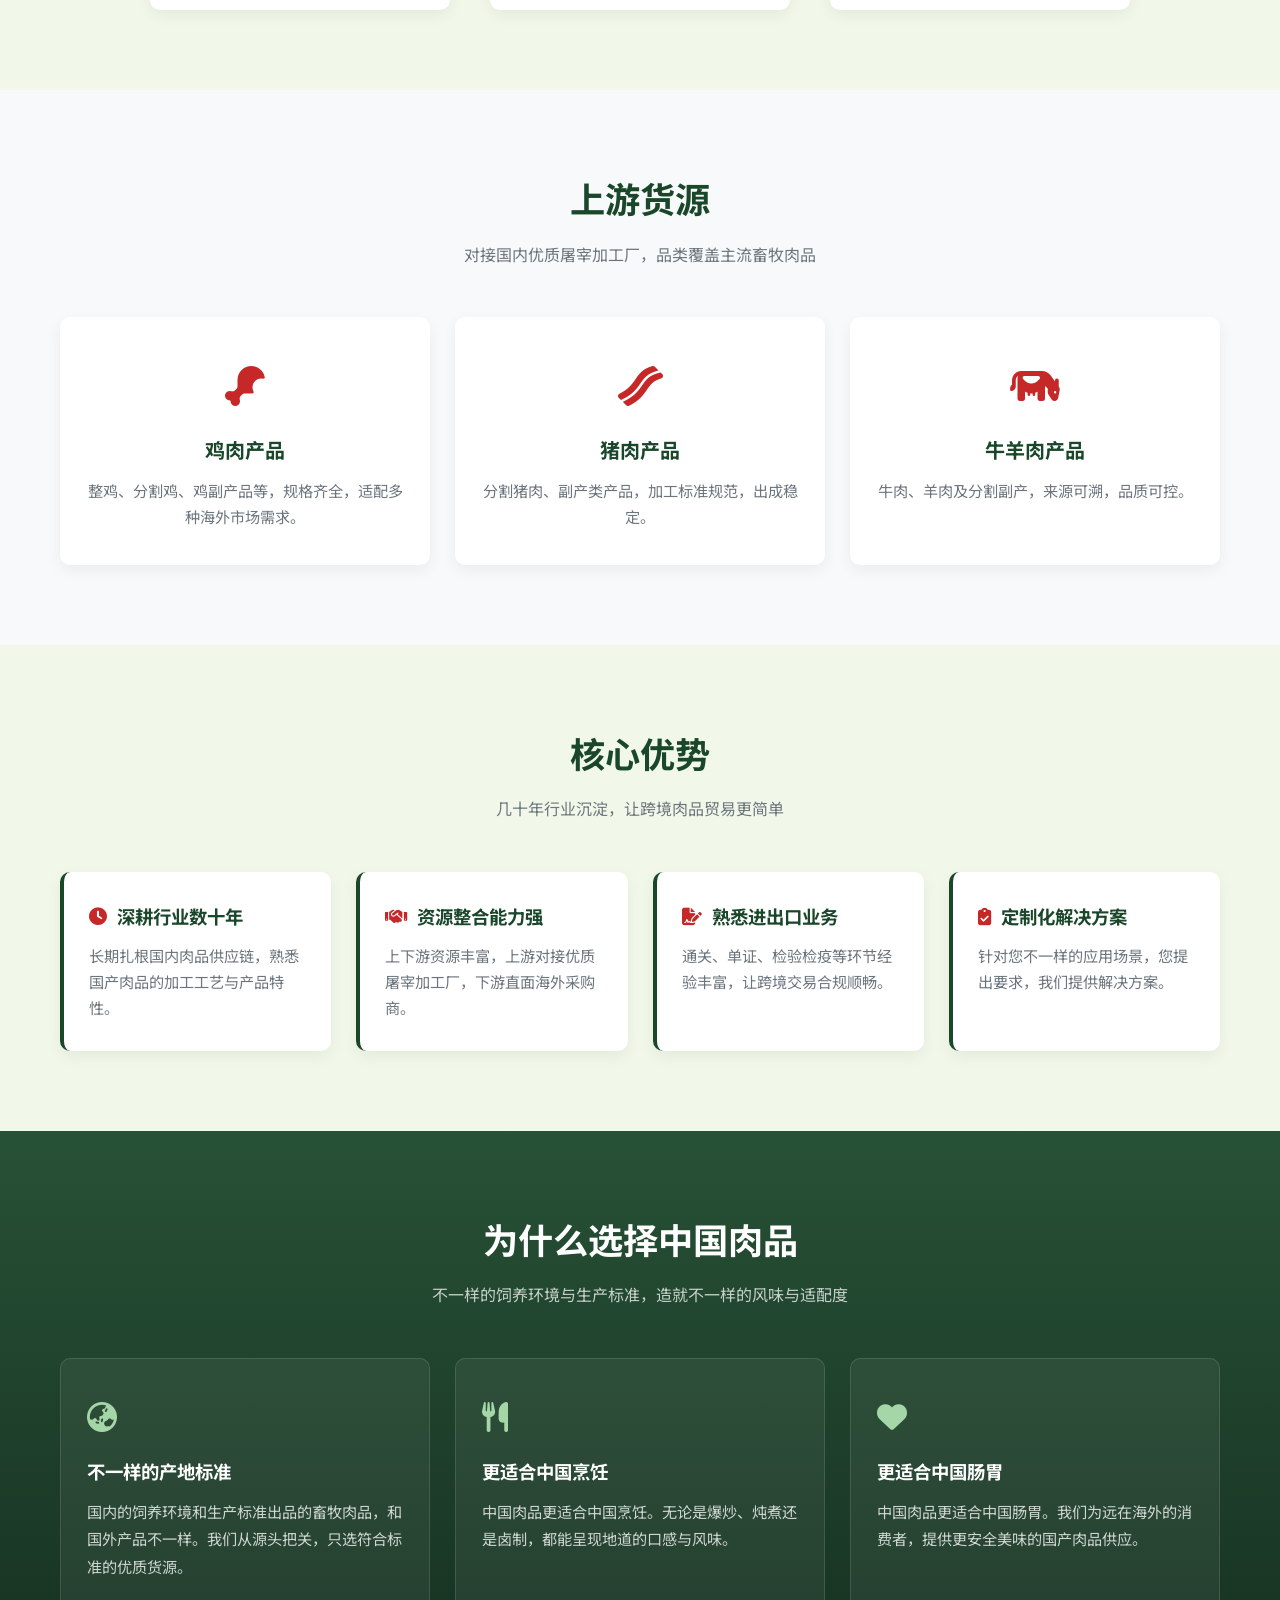
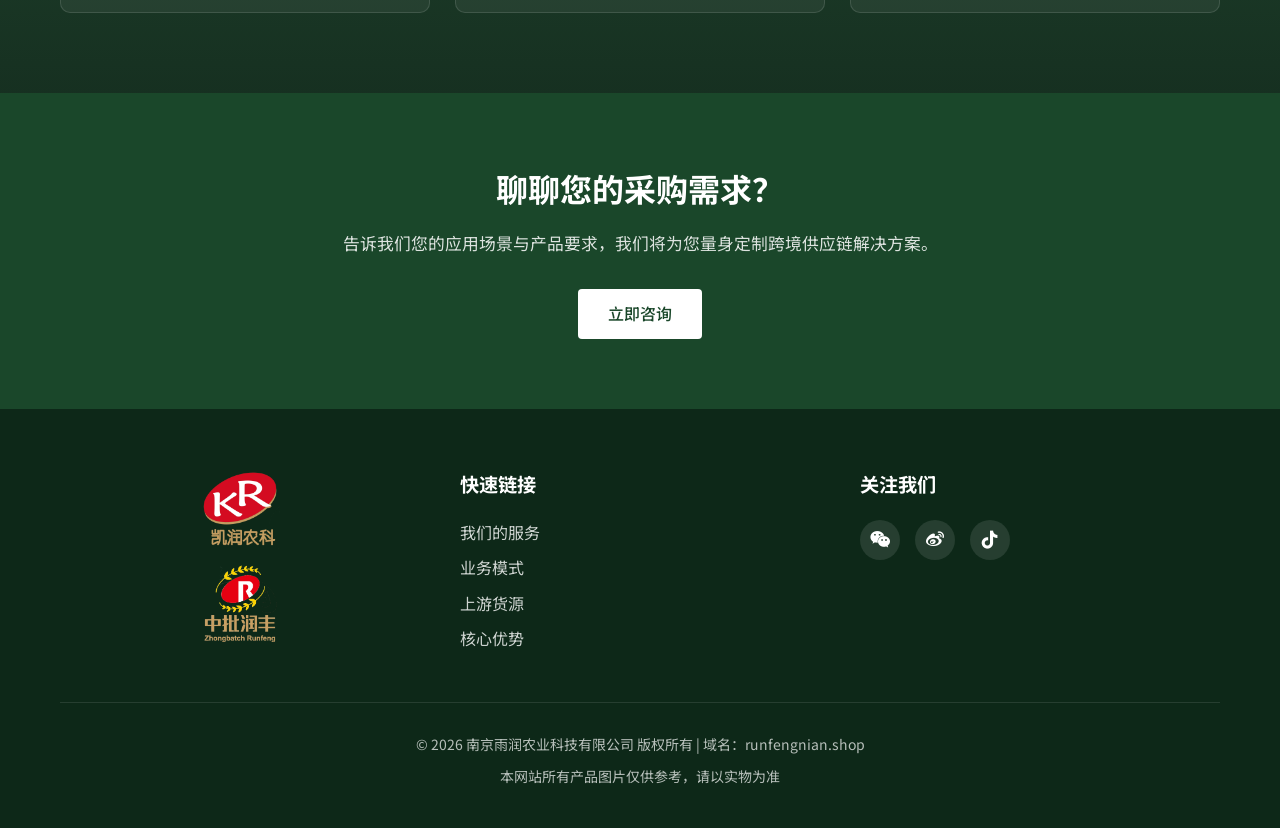
==== commit cc3391b2: "add 3 language‘s page improved new product showbox" ====
--- a/index.html
+++ b/index.html
@@ -3,7 +3,7 @@
 <head>
     <meta charset="UTF-8">
     <meta name="viewport" content="width=device-width, initial-scale=1.0">
-    <title>跨境供应链服务 - 南京凯润农业科技有限公司</title>
+    <title>跨境供应链服务 - 南京雨润农业科技有限公司</title>
     <link rel="stylesheet" href="css/style.css">
     <link rel="stylesheet" href="https://cdnjs.cloudflare.com/ajax/libs/font-awesome/6.4.0/css/all.min.css">
     <link rel="preconnect" href="https://fonts.googleapis.com">
@@ -18,7 +18,7 @@
         <div class="header-inner">
             <!-- Logo：跨越上下两行导航 -->
             <a href="index.html" class="logo">
-                <img src="images/kairun-lay.png" alt="南京凯润">
+                <img src="images/kairun-lay.png" alt="南京雨润">
             </a>
 
             <!-- 汉堡按钮（仅移动端显示） -->
@@ -28,11 +28,22 @@
 
             <!-- 导航容器：靠右，两行布局 -->
             <nav class="nav-wrapper">
+
                 <!-- 上层：页面切换标签 -->
                 <div class="top-nav">
-                    <a href="product.html" class="top-nav-item">润沣年小店</a>
-                    <a href="index.html" class="top-nav-item active">跨境服务</a>
-                </div>
+                    <!-- 注意：这里加上了 tab-left 和 tab-right 类名 -->
+                    <a href="product.html" class="top-nav-item tab-left active">润沣年小店</a>
+                    <a href="index.html" class="top-nav-item tab-right">跨境服务</a>
+
+                <!-- 新增：语言切换按钮 -->
+                <div class="lang-switch">
+                <!-- href 里填您对应的英文版、德文版页面路径 -->
+                     <a href="index-en.html" class="lang-btn" title="English">EN</a>
+                     <a href="index-de.html" class="lang-btn" title="Deutsch">DE</a>
+                </div>
+
+                </div>
+
                 <!-- 下层：页内锚点 -->
                 <div class="sub-nav">
                     <ul class="nav-list">
@@ -51,7 +62,7 @@
         <!-- ========== 首屏 ========== -->
         <section class="hero-section" id="home">
             <div class="container">
-                <h1 class="hero-title">南京凯润农业科技有限公司</h1>
+                <h1 class="hero-title">南京雨润农业科技有限公司</h1>
                 <p class="hero-subtitle">冻品肉类跨国供应链服务 · 让世界尝到中国好肉</p>
                 <div class="hero-cta">
                     <a href="#service" class="btn btn-outline">了解业务</a>
@@ -66,7 +77,7 @@
                 <p class="section-subtitle">连接国产优质肉品与全球餐桌</p>
                 <div style="max-width: 900px; margin: 0 auto;">
                     <p style="font-size:1.05rem; line-height:1.9; color:var(--dark-color); margin-bottom:18px;">
-                        南京凯润农业科技有限公司成立于 <strong style="color:var(--primary-color);">2015 年</strong>，主营冻品肉类跨国供应链服务。
+                        南京雨润农业科技有限公司成立于 <strong style="color:var(--primary-color);">2015 年</strong>，主营冻品肉类跨国供应链服务。
                     </p>
                     <p style="font-size:1.05rem; line-height:1.9; color:var(--dark-color); margin-bottom:18px;">
                         本公司熟悉进出口业务，上下游资源整合能力强。上游我们对接国内优质肉品屠宰加工厂，范围涵盖鸡肉产品、猪肉产品、牛羊肉产品等；下游我们直面海外的食材采购商。
@@ -92,7 +103,7 @@
                     <div class="flow-arrow"><i class="fas fa-angle-right"></i></div>
                     <div class="flow-item flow-item-center">
                         <div class="flow-icon"><i class="fas fa-ship"></i></div>
-                        <h3>我们 · 凯润进出口</h3>
+                        <h3>我们 · 雨润进出口</h3>
                         <p>熟悉进出口业务，上下游资源整合能力强，提供选品、报关、冷链、物流全链路服务。</p>
                     </div>
                     <div class="flow-arrow"><i class="fas fa-angle-right"></i></div>
@@ -184,7 +195,7 @@
         <!-- ========== 行动区 ========== -->
         <section class="cta-section">
             <div class="container">
-                <h2>想聊聊您的采购需求？</h2>
+                <h2>聊聊您的采购需求？</h2>
                 <p>告诉我们您的应用场景与产品要求，我们将为您量身定制跨境供应链解决方案。</p>
                 <a href="product.html#contact" class="btn">立即咨询</a>
             </div>
@@ -198,7 +209,7 @@
             <div class="footer-content">
                 <div class="footer-logo">
                     <div class="logo-rectangle">
-                        <img src="images/kairun-large.png" alt="南京凯润">
+                        <img src="images/kairun-large.png" alt="南京雨润">
                     </div>
                     <div class="logo-rectangle">
                         <img src="images/ZPRF-large.png" alt="中批润丰">
@@ -218,17 +229,29 @@
                     <div class="social-icons">
                         <a href="#"><i class="fab fa-weixin"></i></a>
                         <a href="#"><i class="fab fa-weibo"></i></a>
-                        <a href="#"><i class="fab fa-tiktok"></i></a>
+                        <a href="javascript:void(0);" class="qrcode-trigger"><i class="fab fa-tiktok"></i></a>
                     </div>
                 </div>
             </div>
             <div class="footer-bottom">
-                <p>&copy; 2026 江苏润丰食品股份有限公司 / 南京凯润农业科技有限公司 / 中批润丰供应链（南京）股份有限公司 版权所有 | 域名：runfengnian.shop</p>
+                <p>&copy; 2026 南京雨润农业科技有限公司 版权所有 | 域名：runfengnian.shop</p>
                 <p>本网站所有产品图片仅供参考，请以实物为准</p>
             </div>
         </div>
     </footer>
 
     <script src="js/script.js"></script>
+
+<!-- 二维码弹窗结构 -->
+<div id="qrcodeModal" class="modal">
+    <div class="modal-content">
+        <span class="close-modal">&times;</span>
+        <!-- 注意修改下面图片的路径为您实际的文件名，比如 qrcode.png 或 tiktok-qr.jpg -->
+        <img src="images/Douyin.jpg" alt="扫码关注我们">
+        <p>扫码关注我们的 TikTok</p>
+    </div>
+</div>
+
+
 </body>
 </html>
--- a/css/style.css
+++ b/css/style.css
@@ -111,18 +111,48 @@
     -webkit-font-smoothing: antialiased;
 }
 
+
 /* 快销产品（左）：平行四边形 */
-.top-nav-item:first-child {
+.top-nav-item.tab-left {
     clip-path: polygon(30px 0, 100% 0, calc(100% - 30px) 100%, 0 100%);
     padding-left: 8px;
 }
 
 /* 跨境服务（右）：直角梯形，与左侧标签无缝拼接 */
-.top-nav-item:last-child {
+.top-nav-item.tab-right {
     clip-path: polygon(30px 0, 100% 0, 100% 100%, 0 100%);
     margin-left: -30px;
     padding-left: 38px;
 }
+
+/* ===== 新增：语言切换按钮样式 ===== */
+.lang-switch {
+    display: flex;
+    align-items: center;
+    gap: 8px;
+    margin-left: 20px; /* 与左侧刀片标签保持距离 */
+}
+
+.lang-btn {
+    display: inline-flex;
+    align-items: center;
+    justify-content: center;
+    width: 42px;
+    height: 32px;
+    background-color: #e8ebe8;
+    color: var(--gray-color);
+    font-size: 0.9rem;
+    font-weight: 600;
+    text-decoration: none;
+    border-radius: 4px;
+    transition: all 0.3s ease;
+}
+
+.lang-btn:hover {
+    background-color: var(--primary-color);
+    color: #fff;
+}
+
 
 .top-nav-item:hover {
     color: var(--primary-color);
@@ -994,8 +1024,17 @@
     .top-nav {
         flex-direction: row;
         justify-content: center;
+        flex-wrap: wrap; /* 允许换行 */
         gap: 0;
     }
+
+    .lang-switch {
+        width: 100%; /* 语言按钮占满一行，自动折行到下方居中 */
+        justify-content: center;
+        margin-left: 0;
+        margin-top: 15px;
+    }
+
 
     .top-nav-item {
         width: 130px;
@@ -1121,4 +1160,209 @@
         margin-left: -20px;
         padding-left: 24px;
     }
+}
+
+/* ========== 二维码弹窗样式 ========== */
+.modal {
+    display: none; /* 默认隐藏 */
+    position: fixed;
+    z-index: 9999; /* 确保在最顶层 */
+    left: 0;
+    top: 0;
+    width: 100%;
+    height: 100%;
+    background-color: rgba(0, 0, 0, 0.65); /* 半透明黑色背景 */
+    align-items: center;
+    justify-content: center;
+}
+
+/* 当 JS 加上 show 类时显示 */
+.modal.show {
+    display: flex;
+}
+
+.modal-content {
+    background-color: #fff;
+    padding: 25px;
+    border-radius: 12px;
+    text-align: center;
+    position: relative;
+    max-width: 320px;
+    width: 85%;
+    box-shadow: 0 10px 30px rgba(0,0,0,0.3);
+    animation: fadeIn 0.3s ease;
+}
+
+/* 二维码图片 */
+.modal-content img {
+    width: 100%;
+    height: auto;
+    display: block;
+    border-radius: 6px;
+    border: 1px solid #eee;
+}
+
+/* 提示文字 */
+.modal-content p {
+    margin-top: 15px;
+    color: var(--dark-color);
+    font-weight: 500;
+    font-size: 1rem;
+}
+
+/* 关闭按钮（右上角） */
+.close-modal {
+    position: absolute;
+    top: -15px;
+    right: -15px;
+    color: #fff;
+    background-color: var(--primary-color);
+    width: 32px;
+    height: 32px;
+    border-radius: 50%;
+    display: flex;
+    align-items: center;
+    justify-content: center;
+    font-size: 22px;
+    cursor: pointer;
+    box-shadow: 0 2px 8px rgba(0,0,0,0.2);
+    transition: background-color 0.3s;
+}
+
+.close-modal:hover {
+    background-color: var(--secondary-color);
+}
+
+/* 简单的淡入动画 */
+@keyframes fadeIn {
+    from { opacity: 0; transform: scale(0.95); }
+    to { opacity: 1; transform: scale(1); }
+}
+
+
+
+/* ========== 产品轮播图模块 ========== */
+.carousel-container {
+    position: relative;
+    width: 100%;
+    margin-bottom: 20px;
+}
+
+/* 视口层：负责裁剪滑出去的幻灯片 */
+.carousel-viewport {
+    overflow: hidden;
+    width: 100%;
+    /* 留出一点上下 padding，防止 card 的阴影被裁掉 */
+    padding: 10px 0; 
+}
+
+/* 轨道层：横向排列 */
+.carousel-track {
+    display: flex;
+    transition: transform 0.4s ease-in-out;
+    /* 不设宽度，让其被内容撑开 */
+}
+
+/* 每一组幻灯片 */
+.carousel-slide {
+    min-width: 100%;
+    width: 100%;
+    flex-shrink: 0;
+    box-sizing: border-box;
+    /* 把左右留白放在这里，给箭头留空间，这样切换时不会遮挡 */
+    padding: 0 40px; 
+}
+
+/* 覆盖原有的 grid 边距 */
+.carousel-slide .products-grid {
+    margin-bottom: 0;
+}
+
+/* 左右半透明按钮 */
+.carousel-btn {
+    position: absolute;
+    top: 50%;
+    transform: translateY(-50%);
+    width: 48px;
+    height: 48px;
+    background-color: rgba(26, 71, 42, 0.4); /* 墨绿色半透明 */
+    color: #fff;
+    border: none;
+    border-radius: 50%;
+    cursor: pointer;
+    z-index: 10;
+    display: flex;
+    align-items: center;
+    justify-content: center;
+    font-size: 20px;
+    transition: background-color 0.3s, transform 0.2s;
+}
+
+.carousel-btn:hover {
+    background-color: rgba(26, 71, 42, 0.9);
+    transform: translateY(-50%) scale(1.05);
+}
+
+.carousel-btn.prev { left: 0px; }
+.carousel-btn.next { right: 0px; }
+
+/* 底部指示点 */
+.carousel-dots {
+    display: flex;
+    justify-content: center;
+    gap: 10px;
+    margin-top: 10px; /* 距离视口的距离 */
+}
+
+.carousel-dot {
+    width: 10px;
+    height: 10px;
+    background-color: #ccc;
+    border-radius: 50%;
+    cursor: pointer;
+    transition: all 0.3s ease;
+}
+
+.carousel-dot.active {
+    background-color: var(--primary-color);
+    transform: scale(1.3);
+}
+
+/* 移动端适配 */
+@media (max-width: 768px) {
+    .carousel-slide {
+        padding: 0 5px; /* 手机上左右留白缩小 */
+    }
+    .carousel-btn {
+        width: 36px;
+        height: 36px;
+        font-size: 16px;
+        background-color: rgba(26, 71, 42, 0.6);
+    }
+    .carousel-btn.prev { left: 10px; }
+    .carousel-btn.next { right: 10px; }
+}
+
+
+/* ========== 多语言页面导航标签宽度适配 ========== */
+/* 德语词汇较长，需要更宽的标签 */
+.lang-de .top-nav-item {
+    width: 280px;
+}
+
+/* 英文版略长，适度加宽 */
+.lang-en .top-nav-item {
+    width: 230px;
+}
+
+/* 移动端适配（手机屏幕窄，不能太宽） */
+@media (max-width: 820px) {
+    .lang-de .top-nav-item {
+        width: 220px;
+        font-size: 0.9rem;
+    }
+    .lang-en .top-nav-item {
+        width: 180px;
+        font-size: 0.9rem;
+    }
 }
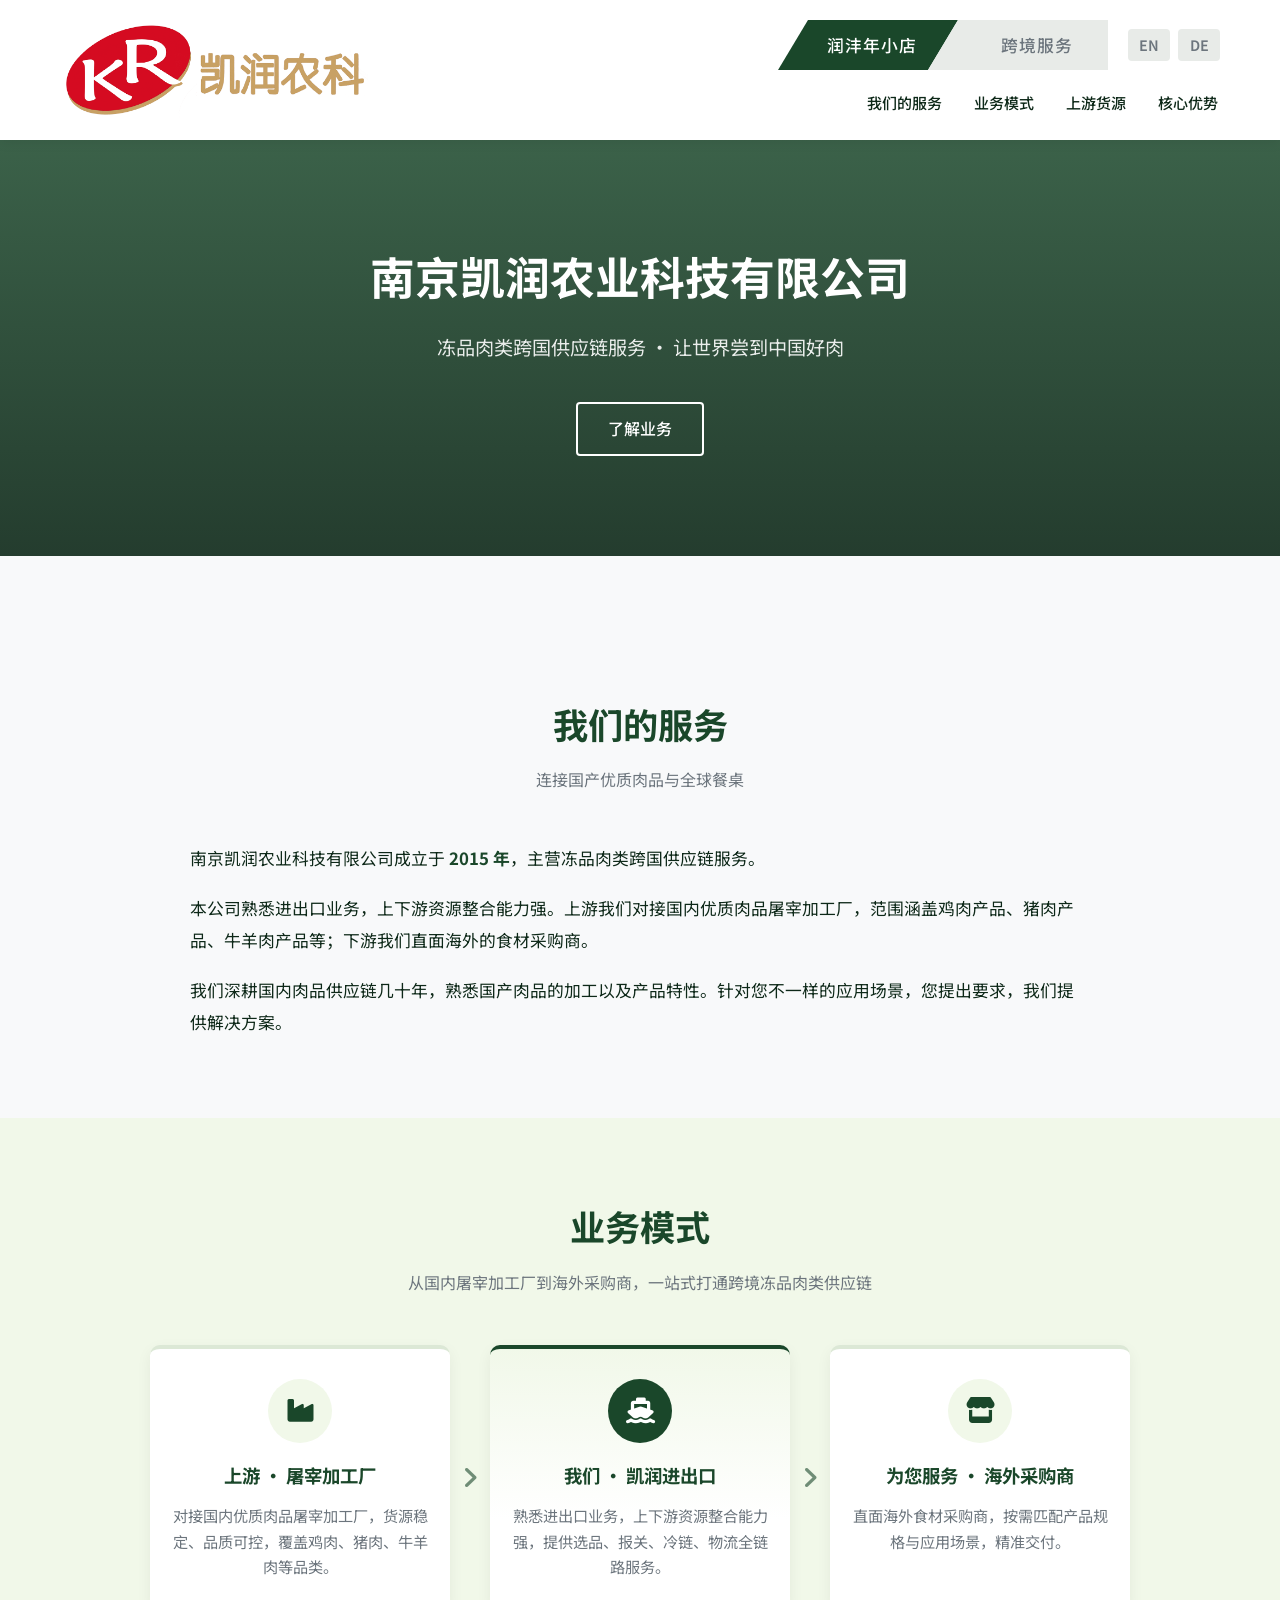
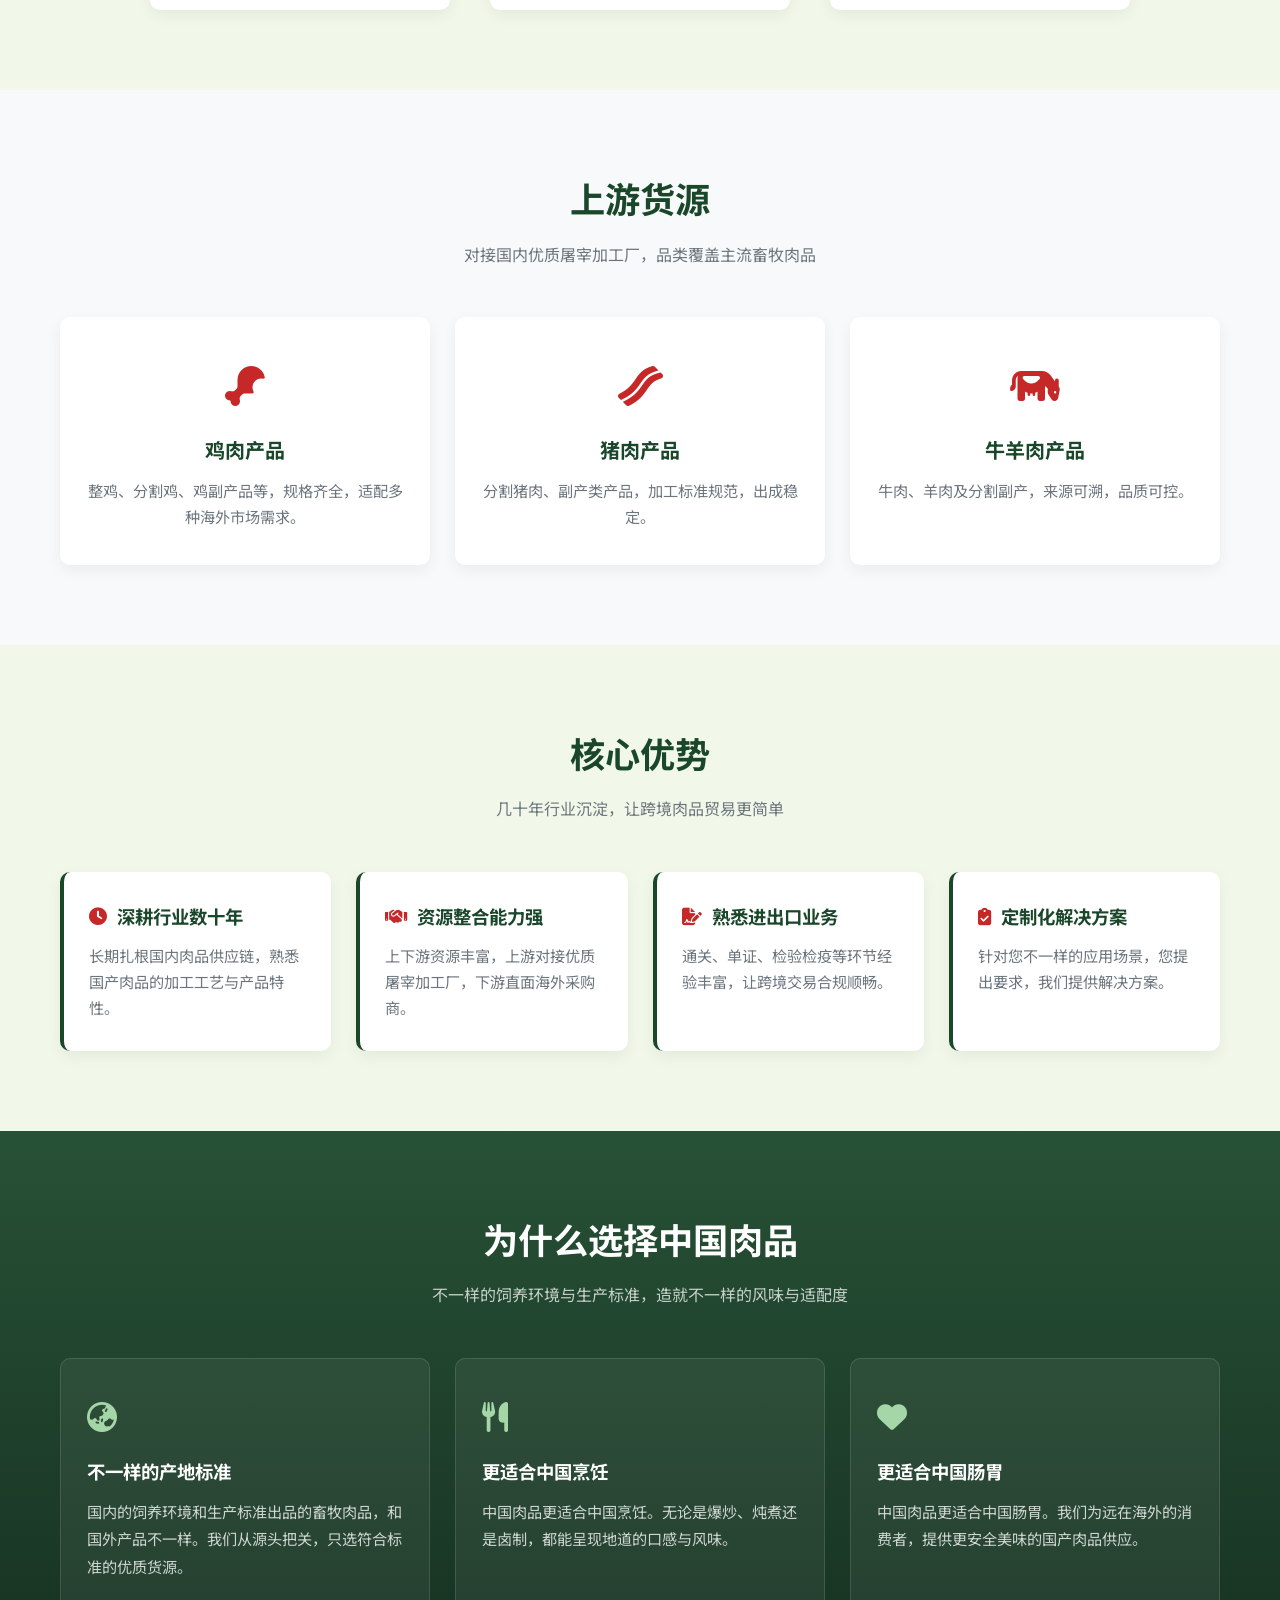
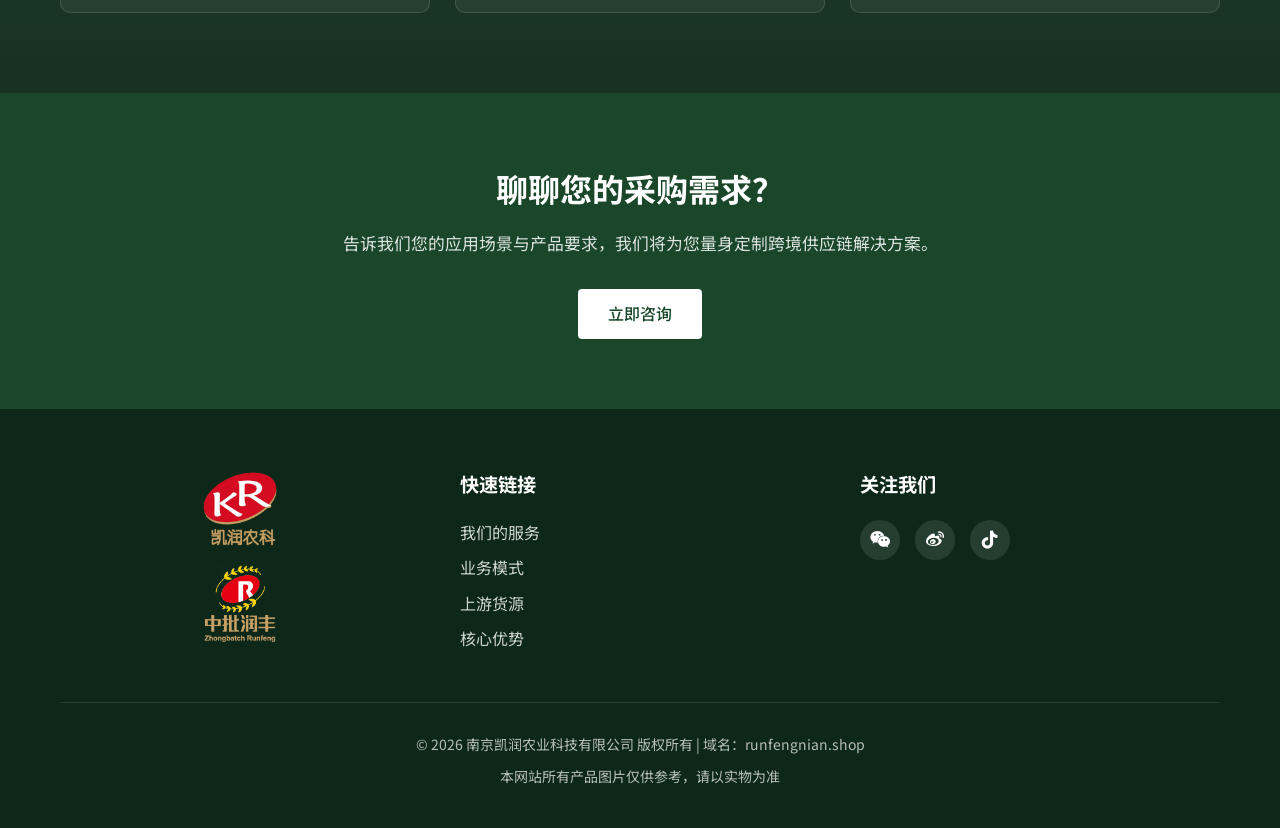
==== commit ec50e3aa: "fit  bug" ====
--- a/index.html
+++ b/index.html
@@ -3,7 +3,7 @@
 <head>
     <meta charset="UTF-8">
     <meta name="viewport" content="width=device-width, initial-scale=1.0">
-    <title>跨境供应链服务 - 南京雨润农业科技有限公司</title>
+    <title>跨境供应链服务 - 南京凯润农业科技有限公司</title>
     <link rel="stylesheet" href="css/style.css">
     <link rel="stylesheet" href="https://cdnjs.cloudflare.com/ajax/libs/font-awesome/6.4.0/css/all.min.css">
     <link rel="preconnect" href="https://fonts.googleapis.com">
@@ -18,7 +18,7 @@
         <div class="header-inner">
             <!-- Logo：跨越上下两行导航 -->
             <a href="index.html" class="logo">
-                <img src="images/kairun-lay.png" alt="南京雨润">
+                <img src="images/kairun-lay.png" alt="南京凯润">
             </a>
 
             <!-- 汉堡按钮（仅移动端显示） -->
@@ -62,7 +62,7 @@
         <!-- ========== 首屏 ========== -->
         <section class="hero-section" id="home">
             <div class="container">
-                <h1 class="hero-title">南京雨润农业科技有限公司</h1>
+                <h1 class="hero-title">南京凯润农业科技有限公司</h1>
                 <p class="hero-subtitle">冻品肉类跨国供应链服务 · 让世界尝到中国好肉</p>
                 <div class="hero-cta">
                     <a href="#service" class="btn btn-outline">了解业务</a>
@@ -77,7 +77,7 @@
                 <p class="section-subtitle">连接国产优质肉品与全球餐桌</p>
                 <div style="max-width: 900px; margin: 0 auto;">
                     <p style="font-size:1.05rem; line-height:1.9; color:var(--dark-color); margin-bottom:18px;">
-                        南京雨润农业科技有限公司成立于 <strong style="color:var(--primary-color);">2015 年</strong>，主营冻品肉类跨国供应链服务。
+                        南京凯润农业科技有限公司成立于 <strong style="color:var(--primary-color);">2015 年</strong>，主营冻品肉类跨国供应链服务。
                     </p>
                     <p style="font-size:1.05rem; line-height:1.9; color:var(--dark-color); margin-bottom:18px;">
                         本公司熟悉进出口业务，上下游资源整合能力强。上游我们对接国内优质肉品屠宰加工厂，范围涵盖鸡肉产品、猪肉产品、牛羊肉产品等；下游我们直面海外的食材采购商。
@@ -103,7 +103,7 @@
                     <div class="flow-arrow"><i class="fas fa-angle-right"></i></div>
                     <div class="flow-item flow-item-center">
                         <div class="flow-icon"><i class="fas fa-ship"></i></div>
-                        <h3>我们 · 雨润进出口</h3>
+                        <h3>我们 · 凯润进出口</h3>
                         <p>熟悉进出口业务，上下游资源整合能力强，提供选品、报关、冷链、物流全链路服务。</p>
                     </div>
                     <div class="flow-arrow"><i class="fas fa-angle-right"></i></div>
@@ -209,7 +209,7 @@
             <div class="footer-content">
                 <div class="footer-logo">
                     <div class="logo-rectangle">
-                        <img src="images/kairun-large.png" alt="南京雨润">
+                        <img src="images/kairun-large.png" alt="南京凯润">
                     </div>
                     <div class="logo-rectangle">
                         <img src="images/ZPRF-large.png" alt="中批润丰">
@@ -234,7 +234,7 @@
                 </div>
             </div>
             <div class="footer-bottom">
-                <p>&copy; 2026 南京雨润农业科技有限公司 版权所有 | 域名：runfengnian.shop</p>
+                <p>&copy; 2026 南京凯润农业科技有限公司 版权所有 | 域名：runfengnian.shop</p>
                 <p>本网站所有产品图片仅供参考，请以实物为准</p>
             </div>
         </div>
